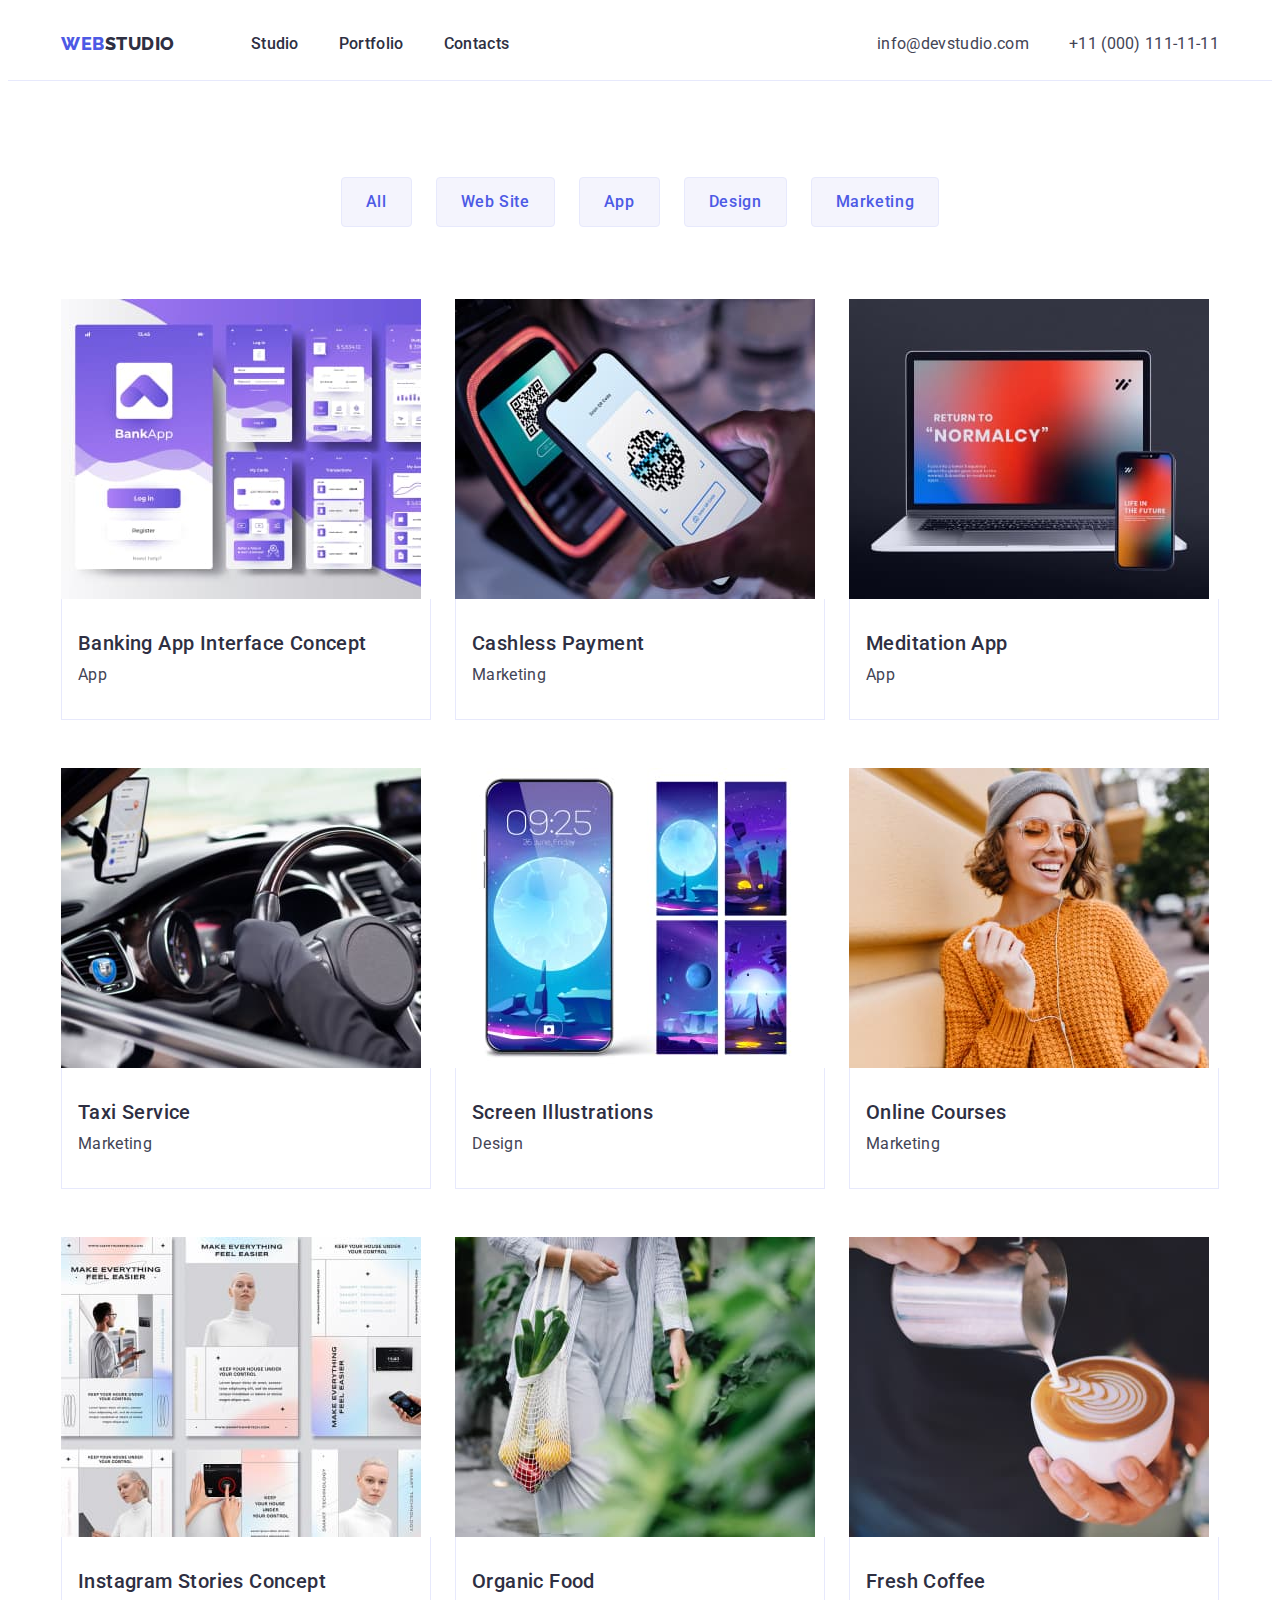
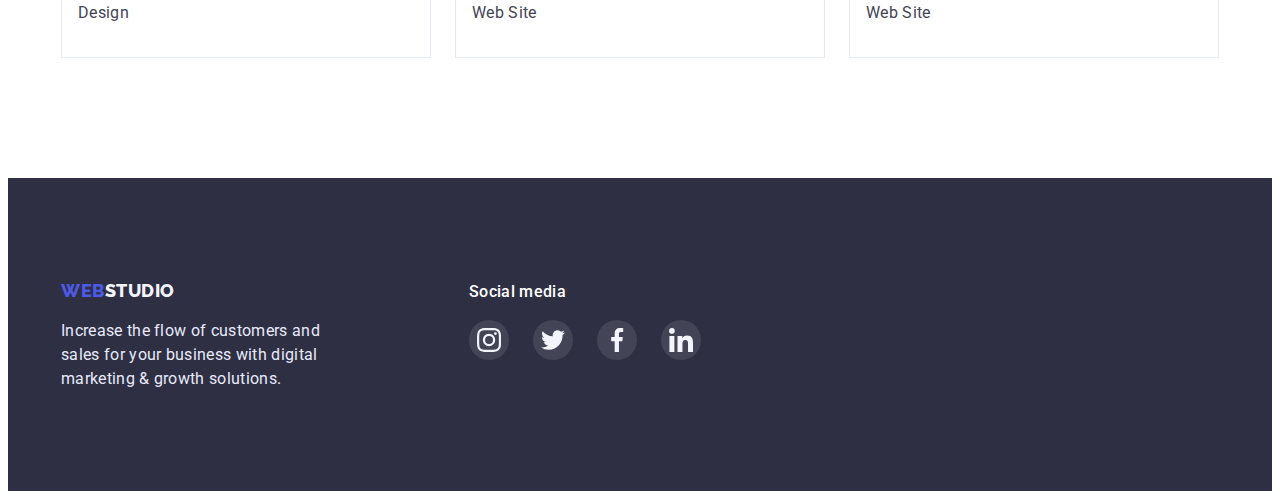
==== portfolio.html @ 671d484b "Initial commit" ====
<!DOCTYPE html>
<html lang="en">
  <head>
    <meta charset="UTF-8" />
    <meta http-equiv="X-UA-Compatible" content="IE=edge" />
    <meta name="viewport" content="width=device-width, initial-scale=1.0" />
    <title>Document</title>
    <link rel="preconnect" href="https://fonts.googleapis.com" />
    <link rel="preconnect" href="https://fonts.gstatic.com" crossorigin />
    <link
      href="https://fonts.googleapis.com/css2?family=Raleway:wght@800&family=Roboto:wght@400;500;700;900&display=swap"
      rel="stylesheet"
    />
    <link
      rel="stylesheet"
      href="https://cdnjs.cloudflare.com/ajax/libs/modern-normalize/1.1.0/modern-normalize.min.css"
      integrity="sha512-wpPYUAdjBVSE4KJnH1VR1HeZfpl1ub8YT/NKx4PuQ5NmX2tKuGu6U/JRp5y+Y8XG2tV+wKQpNHVUX03MfMFn9Q=="
      crossorigin="anonymous"
      referrerpolicy="no-referrer"
    />
    <link rel="stylesheet" href="./css/styles.css" />
  </head>
  <!--Header-->
  <body>
    <header class="top-header">
      <div class="container top-header-container">
        <nav class="page-nav">
          <a class="link logo" href="./index.html"
            >Web<span class="acento">Studio</span></a
          >
          <ul class="menu list">
            <li class="menu-item">
              <a class="menu-link link" href="./index.html">Studio</a>
            </li>
            <li class="menu-item">
              <a class="menu-link link" href="./portfolio.html">Portfolio</a>
            </li>
            <li class="menu-item">
              <a class="menu-link link" href="">Contacts</a>
            </li>
          </ul>
        </nav>
        <address class="addres">
          <ul class="addres-list list">
            <li class="addres-tel">
              <a
                class="addres-contact addres-contact-email link"
                href="mailto:info@devstudio.com"
                >info@devstudio.com</a
              >
            </li>
            <li class="addres-tel">
              <a
                class="addres-contact addres-contact-tel link"
                href="tel:+110001111111"
                >+11 (000) 111-11-11</a
              >
            </li>
          </ul>
        </address>
      </div>
    </header>

    <!--Main-->

    <main>
      <section class="section-portfolio">
        <div class="container container-portfolio">
          <h1 hidden>Portfolio</h1>
          <ul class="button-list list">
            <li class="modal-btn-portfolio">
              <button class="modal-btn" type="button">All</button>
            </li>
            <li class="modal-btn-portfolio">
              <button class="modal-btn" type="button">Web Site</button>
            </li>
            <li class="modal-btn-portfolio">
              <button class="modal-btn" type="button">App</button>
            </li>
            <li class="modal-btn-portfolio">
              <button class="modal-btn" type="button">Design</button>
            </li>
            <li class="modal-btn-portfolio">
              <button class="modal-btn" type="button">Marketing</button>
            </li>
          </ul>
          <ul class="img-list list">
            <li class="img-item">
              <a class="link" href=""
                ><img
                  src="./images/portfolio_1.jpg"
                  alt="interface_banking"
                  width="360"
                />
                <div class="img-container">
                  <h2 class="title-img">Banking App Interface Concept</h2>
                  <p class="text-img">App</p>
                </div>
              </a>
            </li>
            <li class="img-item">
              <a class="link" href=""
                ><img
                  src="./images/portfolio_2.jpg"
                  alt="cashless_payment"
                  width="360"
                />
                <div class="img-container">
                  <h2 class="title-img">Cashless Payment</h2>
                  <p class="text-img">Marketing</p>
                </div>
              </a>
            </li>
            <li class="img-item">
              <a class="link" href=""
                ><img src="./images/portfolio_3.jpg" alt="meditaion_app" />
                <div class="img-container">
                  <h2 class="title-img">Meditation App</h2>
                  <p class="text-img">App</p>
                </div>
              </a>
            </li>
            <li class="img-item">
              <a class="link" href=""
                ><img src="./images/portfolio_4.jpg" alt="taxi_service" />
                <div class="img-container">
                  <h2 class="title-img">Taxi Service</h2>
                  <p class="text-img">Marketing</p>
                </div>
              </a>
            </li>
            <li class="img-item">
              <a class="link" href=""
                ><img
                  src="./images/portfolio_5.jpg"
                  alt="screen_Illustrations"
                />
                <div class="img-container">
                  <h2 class="title-img">Screen Illustrations</h2>
                  <p class="text-img">Design</p>
                </div>
              </a>
            </li>
            <li class="img-item">
              <a class="link" href=""
                ><img src="./images/portfolio_6.jpg" alt="online_courses" />
                <div class="img-container">
                  <h2 class="title-img">Online Courses</h2>
                  <p class="text-img">Marketing</p>
                </div>
              </a>
            </li>
            <li class="img-item">
              <a class="link" href=""
                ><img src="./images/portfolio_7.jpg" alt="instagram_stories" />
                <div class="img-container">
                  <h2 class="title-img">Instagram Stories Concept</h2>
                  <p class="text-img">Design</p>
                </div>
              </a>
            </li>
            <li class="img-item">
              <a class="link" href=""
                ><img src="./images/portfolio_8.jpg" alt="organic_food" />
                <div class="img-container">
                  <h2 class="title-img">Organic Food</h2>
                  <p class="text-img">Web Site</p>
                </div>
              </a>
            </li>
            <li class="img-item">
              <a class="link" href=""
                ><img src="./images/portfolio_9.jpg" alt="fresh_coffee" />
                <div class="img-container">
                  <h2 class="title-img">Fresh Coffee</h2>
                  <p class="text-img">Web Site</p>
                </div>
              </a>
            </li>
          </ul>
        </div>
      </section>
    </main>
    <!--Footer-->
    <footer class="footer">
      <div class="container container-footer footer-list">
        <div class="footer-logo-text footer-logo-icon">
          <a class="link logo-footer" href="./index.html"
            >Web<span class="acento">Studio</span></a
          >
          <p class="text-footer">
            Increase the flow of customers and sales for your business with
            digital marketing & growth solutions.
          </p>
        </div>
        <div class="icon-footer footer-logo-icon">
          <h3 class="footer-social">Social media</h3>
          <ul class="footer-list list">
            <li class="icon-footer-list">
              <a class="icon-footer-link" href="">
                <svg class="icon-footer-logo" width="24" height="24">
                  <use
                    class="icon-footer-svg"
                    href="./images/sprite-svg.svg#instagram"
                  ></use>
                </svg>
              </a>
            </li>
            <li class="icon-footer-list">
              <a class="icon-footer-link" href="">
                <svg class="icon-footer-logo" width="24" height="24">
                  <use
                    class="icon-footer-svg"
                    href="./images/sprite-svg.svg#twitter"
                  ></use>
                </svg>
              </a>
            </li>
            <li class="icon-footer-list">
              <a class="icon-footer-link" href="">
                <svg class="icon-footer-logo" width="24" height="24">
                  <use
                    class="icon-footer-svg"
                    href="./images/sprite-svg.svg#facebook"
                  ></use>
                </svg>
              </a>
            </li>
            <li class="icon-footer-list">
              <a class="icon-footer-link" href="">
                <svg class="icon-footer-logo" width="24" height="24">
                  <use
                    class="icon-footer-svg"
                    href="./images/sprite-svg.svg#linkedin"
                  ></use>
                </svg>
              </a>
            </li>
          </ul>
        </div>
      </div>
    </footer>
  </body>
</html>
---- css/styles.css ----
:root {
  --color-iris: #4d5ae5;
  --color-ocean: #404bbf;
  --color-navy-blue: #2e2f42;
  --color-green: #31d0aa;
  --color-slate: #434455;
  --color-light-slate: #8e8f99;
  --color-cornflower: #e7e9fc;
  --color-cloud: #f4f4fd;
  --color-navy-blue-modal: #2e2f42;
  --color-grey: #2e2f42;
}

.list {
  list-style: none;
}
.link {
  text-decoration: none;
}

h1,
h2,
h3,
h4,
h5,
h6,
p {
  margin-top: 0;
  margin-bottom: 0;
}

ul,
ol {
  margin-top: 0;
  margin-bottom: 0;
  padding-left: 0;
}

img {
  display: block;
  height: auto;
  max-width: 100%;
}

body {
  font-family: "Roboto", sans-serif;
  color: #434455;
}
/*============================CONTAINER STUDIO==============================*/
.container {
  width: 1158px;
  padding-left: 15px;
  padding-right: 15px;
  margin-left: auto;
  margin-right: auto;
}
.top-header {
  padding-top: 24px;
  padding-bottom: 24px;
  border-bottom: 1px solid #e7e9fc;
}

.top-header-container {
  display: flex;
  align-items: center;
}
.logo {
  margin-right: 76px;
}
.page-nav {
  display: flex;
  align-items: center;
}
.menu {
  display: flex;
  align-items: center;
}
.menu-item {
  margin-right: 40px;
}
.menu-item:last-child {
  margin-right: 0;
}
.addres {
  margin-left: auto;
}
.addres-list {
  display: flex;
  align-items: center;
}
.addres-tel {
  margin-right: 40px;
}
.addres-tel:last-child {
  margin-right: 0;
}
.section-hero {
  padding-top: 188px;
  padding-bottom: 188px;
}
.hero {
  max-width: 496px;
  margin-bottom: 48px;
}
.container-hero {
  display: flex;
  align-items: center;
  flex-direction: column;
  flex-wrap: wrap;
}
.section-features {
  padding-top: 120px;
  padding-bottom: 120px;
}
.container-features {
  display: flex;
}
.features-list {
  display: flex;
  align-items: center;
}
.features-item {
  width: 264px;
}
.features-item:not(:last-child) {
  margin-right: 24px;
}
.titel-features {
  margin-bottom: 8px;
}
.section-device {
  padding-bottom: 120px;
}
.titel-device {
  align-items: center;
  margin-bottom: 72px;
}
.device-list {
  display: flex;
}
.device-item:not(:last-child) {
  margin-right: 24px;
}
.section-people {
  padding-top: 120px;
  padding-bottom: 120px;
}
.people-titel {
  margin-bottom: 72px;
}
.people-list {
  display: flex;
  align-items: center;
  gap: 24px;
}
.people-container {
  text-align: center;
  padding-top: 32px;
  padding-bottom: 32px;
  padding-left: 16px;
  padding-right: 16px;
}
.people-subtitle {
  margin-bottom: 8px;
}

/*====================================CONTAINER PORTFOLIO==================*/
.section-portfolio {
  padding-top: 96px;
  padding-bottom: 120px;
}
.button-list {
  display: flex;
  justify-content: center;
  flex-direction: row;
  align-items: center;
  padding: 0;
  margin: 0;
  margin-bottom: 72px;
}
.modal-btn {
  margin: 0;
  padding: 0;
  padding: 12px 24px;
}
.modal-btn-portfolio {
  margin-right: 24px;
}
.modal-btn-portfolio:last-child {
  margin-right: 0;
}

.img-list {
  display: flex;
  flex-wrap: wrap;
  gap: 24px;
  row-gap: 48px;
  column-gap: 24px;
}
.title-img {
  margin-bottom: 8px;
}
.img-item {
  width: calc((100% - 48px) / 3);
}
.img-container {
  padding-top: 32px;
  padding-bottom: 32px;
  padding-left: 16px;
  border-right: 1px solid #e7e9fc;
  border-bottom: 1px solid #e7e9fc;
  border-left: 1px solid #e7e9fc;
}

/*===============================Header==============================*/

.top-header .logo {
  font-family: "Raleway", sans-serif;
  font-weight: 800;
  font-size: 18px;
  line-height: 1.17;
  display: flex;
  align-items: center;
  letter-spacing: 0.03em;
  text-transform: uppercase;
  color: #4d5ae5;
}
.acento {
  font-family: "Raleway", sans-serif;
  font-weight: 800;
  font-size: 18px;
  line-height: 1.17;
  display: flex;
  align-items: center;
  letter-spacing: 0.03em;
  text-transform: uppercase;
  color: #2e2f42;
}
.link .logo {
  text-decoration: none;
}
.menu-link {
  font-weight: 500;
  font-size: 16px;
  line-height: 1.5;
  letter-spacing: 0.02em;
  color: #2e2f42;
}
.menu-link:hover,
.menu-link:active,
.menu-link:focus {
  color: #404bbf;
}
.addres {
  font-style: normal;
}
.addres-contact {
  font-style: normal;
  font-weight: 400;
  font-size: 16px;
  line-height: 1.5;
  letter-spacing: 0.02em;
  color: #434455;
}
.addres-contact:hover,
.addres-contact:focus {
  color: #404bbf;
}

/*==============================================Main==================================*/
/*======================STUDIO=========================*/
.section-hero {
  background: #2e2f42;
}
.hero-bg-image {
  max-width: 1440px;
  margin-left: auto;
  margin-right: auto;
  background-image: linear-gradient(
      rgba(46, 47, 66, 0.7),
      rgba(46, 47, 66, 0.7)
    ),
    url(../images/hero-bg.jpg);
  background-repeat: no-repeat;
  background-position: center;
  background-size: cover;
}
.hero {
  font-weight: 700;
  font-size: 56px;
  line-height: 1.07;
  letter-spacing: 0.02em;
  text-align: center;
  color: #ffffff;
}
.modal-btn-hero {
  font-family: "Roboto", sans-serif;
  font-weight: 500;
  font-size: 16px;
  line-height: 1.5;
  letter-spacing: 0.04em;
  color: #ffffff;
  cursor: pointer;
  background: #4d5ae5;
  border-radius: 4px;
  padding: 16px 32px;
}
.modal-btn-hero:hover,
.modal-btn-hero:focus {
  background: #404bbf;
}
.icon-features {
  display: flex;
  align-items: center;
  justify-content: center;
  background-color: #f4f4fd;
  border-radius: 4px;
  width: 264px;
  height: 112px;
  margin-bottom: 8px;
}

.icon-features-list {
  padding: 100px 24px;
}
.titel-features {
  font-weight: 500;
  font-size: 20px;
  line-height: 1.2;
  letter-spacing: 0.02em;
  color: #2e2f42;
}
.text-features {
  font-size: 16px;
  line-height: 1.5;
  letter-spacing: 0.02em;
  color: #434455;
}

.titel-device {
  font-weight: 700;
  font-size: 36px;
  line-height: 1.11;
  letter-spacing: 0.02em;
  text-align: center;
  text-transform: capitalize;
  color: #2e2f42;
}
.section-people {
  background: #f4f4fd;
}
.people-titel {
  font-weight: 700;
  font-size: 36px;
  line-height: 1.11;
  letter-spacing: 0.02em;
  text-align: center;
  text-transform: capitalize;
  color: #2e2f42;
}
.people-item {
  background: #ffffff;
  box-shadow: 0px 1px 6px rgba(46, 47, 66, 0.08),
    0px 1px 1px rgba(46, 47, 66, 0.16), 0px 2px 1px rgba(46, 47, 66, 0.08);
  border-radius: 0px 0px 4px 4px;
}
.people-subtitle {
  font-weight: 500;
  font-size: 20px;
  line-height: 1.2;
  letter-spacing: 0.02em;
  color: #2e2f42;
}
.text-people {
  font-size: 16px;
  line-height: 1.5;
  letter-spacing: 0.02em;
  color: #434455;
  margin-bottom: 8px;
}
.icon-people {
  display: flex;
  justify-content: center;
  gap: 24px;
}
.icon-people-link {
  display: flex;
  justify-content: center;
  align-items: center;
  width: 40px;
  height: 40px;
  border-radius: 50%;
  background: #4d5ae5;
}

.icon-people-link:hover,
.icon-people-link:focus {
  background-color: #404bbf;
}
.icon-people-social {
  fill: #f4f4fd;
}
.icon-people-link:hover .icon-people-social,
.icon-people-link:focus .icon-people-social {
  fill: #f4f4fd;
}

.section-customers {
  padding-top: 120px;
  padding-bottom: 120px;
}
.section-customers-list {
  display: flex;
  justify-content: center;
  align-items: center;
  gap: 24px;
}

.container-customers-list {
  width: 168px;
  height: 88px;
  padding: 16px 32px;
  border: 1px solid #8e8f99;
  border-radius: 4px;
}

.container-customers-list:hover,
.container-customers-list:focus {
  border: 1px solid #404bbf;
  border-radius: 4px;
}
.icon-customers-list {
  fill: #8e8f99;
}
.icon-customers-list:hover,
.icon-customers-list:focus {
  fill: #404bbf;
}

.container-customers-list:hover .icon-customers-list,
.container-customers-list:focus .icon-customers-list {
  fill: #404bbf;
}
.customers {
  font-weight: 700;
  font-size: 36px;
  line-height: 1.11;
  text-align: center;
  letter-spacing: 0.02em;
  text-transform: capitalize;
  color: #2e2f42;
  margin-bottom: 72px;
}

/*====================PORTFOLIO=================*/

.modal-btn {
  cursor: pointer;
}
.modal-btn {
  font-family: "Roboto", sans-serif;
  font-weight: 500;
  font-size: 16px;
  line-height: 1.5;
  letter-spacing: 0.04em;
  color: #4d5ae5;
  background: #f4f4fd;
  border: 1px solid #e7e9fc;
  border-radius: 4px;
}
.modal-btn-portfolio:hover,
.modal-btn-portfolio:focus {
  box-shadow: 0px 3px 1px rgba(0, 0, 0, 0.1), 0px 2px 1px rgba(0, 0, 0, 0.08),
    0px 2px 2px rgba(0, 0, 0, 0.12);
  border-radius: 4px;
}

.modal-btn:hover,
.modal-btn:focus {
  background: #404bbf;
  color: #ffffff;
}
.img-item:hover {
  box-shadow: 0px 1px 6px rgba(46, 47, 66, 0.08),
    0px 1px 1px rgba(46, 47, 66, 0.16), 0px 2px 1px rgba(46, 47, 66, 0.08);
}

.title-img {
  font-weight: 500;
  font-size: 20px;
  line-height: 1.2;
  letter-spacing: 0.02em;
  color: #2e2f42;
}
.text-img {
  font-size: 16px;
  line-height: 1.5;
  letter-spacing: 0.02em;
  color: #434455;
}
/*============================FOOTER==========================*/

.footer {
  background: #2e2f42;
}
.footer .acento {
  font-family: "Raleway", sans-serif;
  font-style: normal;
  font-weight: 800;
  font-size: 18px;
  line-height: 1.17;
  display: flex;
  align-items: center;
  letter-spacing: 0.03em;
  text-transform: uppercase;
  color: #f4f4fd;
}
.logo-footer {
  font-family: "Raleway", sans-serif;
  font-style: normal;
  font-weight: 800;
  font-size: 18px;
  line-height: 1.17;
  display: flex;
  align-items: center;
  letter-spacing: 0.03em;
  text-transform: uppercase;
  color: #4d5ae5;
}

.text-footer {
  font-size: 16px;
  line-height: 1.5;
  letter-spacing: 0.02em;
  color: #e7e9fc;
}
.footer {
  padding-top: 102px;
  padding-bottom: 100px;
}
.footer-logo-text {
  display: flex;
  flex-wrap: wrap;
  justify-content: start;
  max-width: 264px;
  margin-right: 120px;
}
.logo-footer {
  margin-bottom: 18px;
}
.footer-list {
  display: flex;
}
.icon-footer {
  width: 208px;
  height: 80px;
  justify-content: center;
  align-items: center;
  flex-wrap: wrap;
}
.footer-social {
  font-weight: 500;
  font-size: 16px;
  line-height: 1.5;
  letter-spacing: 0.02em;
  color: #ffffff;
  margin-bottom: 16px;
}
.footer-list {
  display: flex;
  gap: 24px;
}
.icon-footer-link {
  display: flex;
  justify-content: center;
  align-items: center;
  width: 40px;
  height: 40px;
  border-radius: 50%;
  background-color: rgba(255, 255, 255, 0.1);
}
.icon-footer-svg {
  fill: #f4f4fd;
}
.icon-footer-link:hover,
.icon-footer-link:focus {
  background-color: #31d0aa;
}
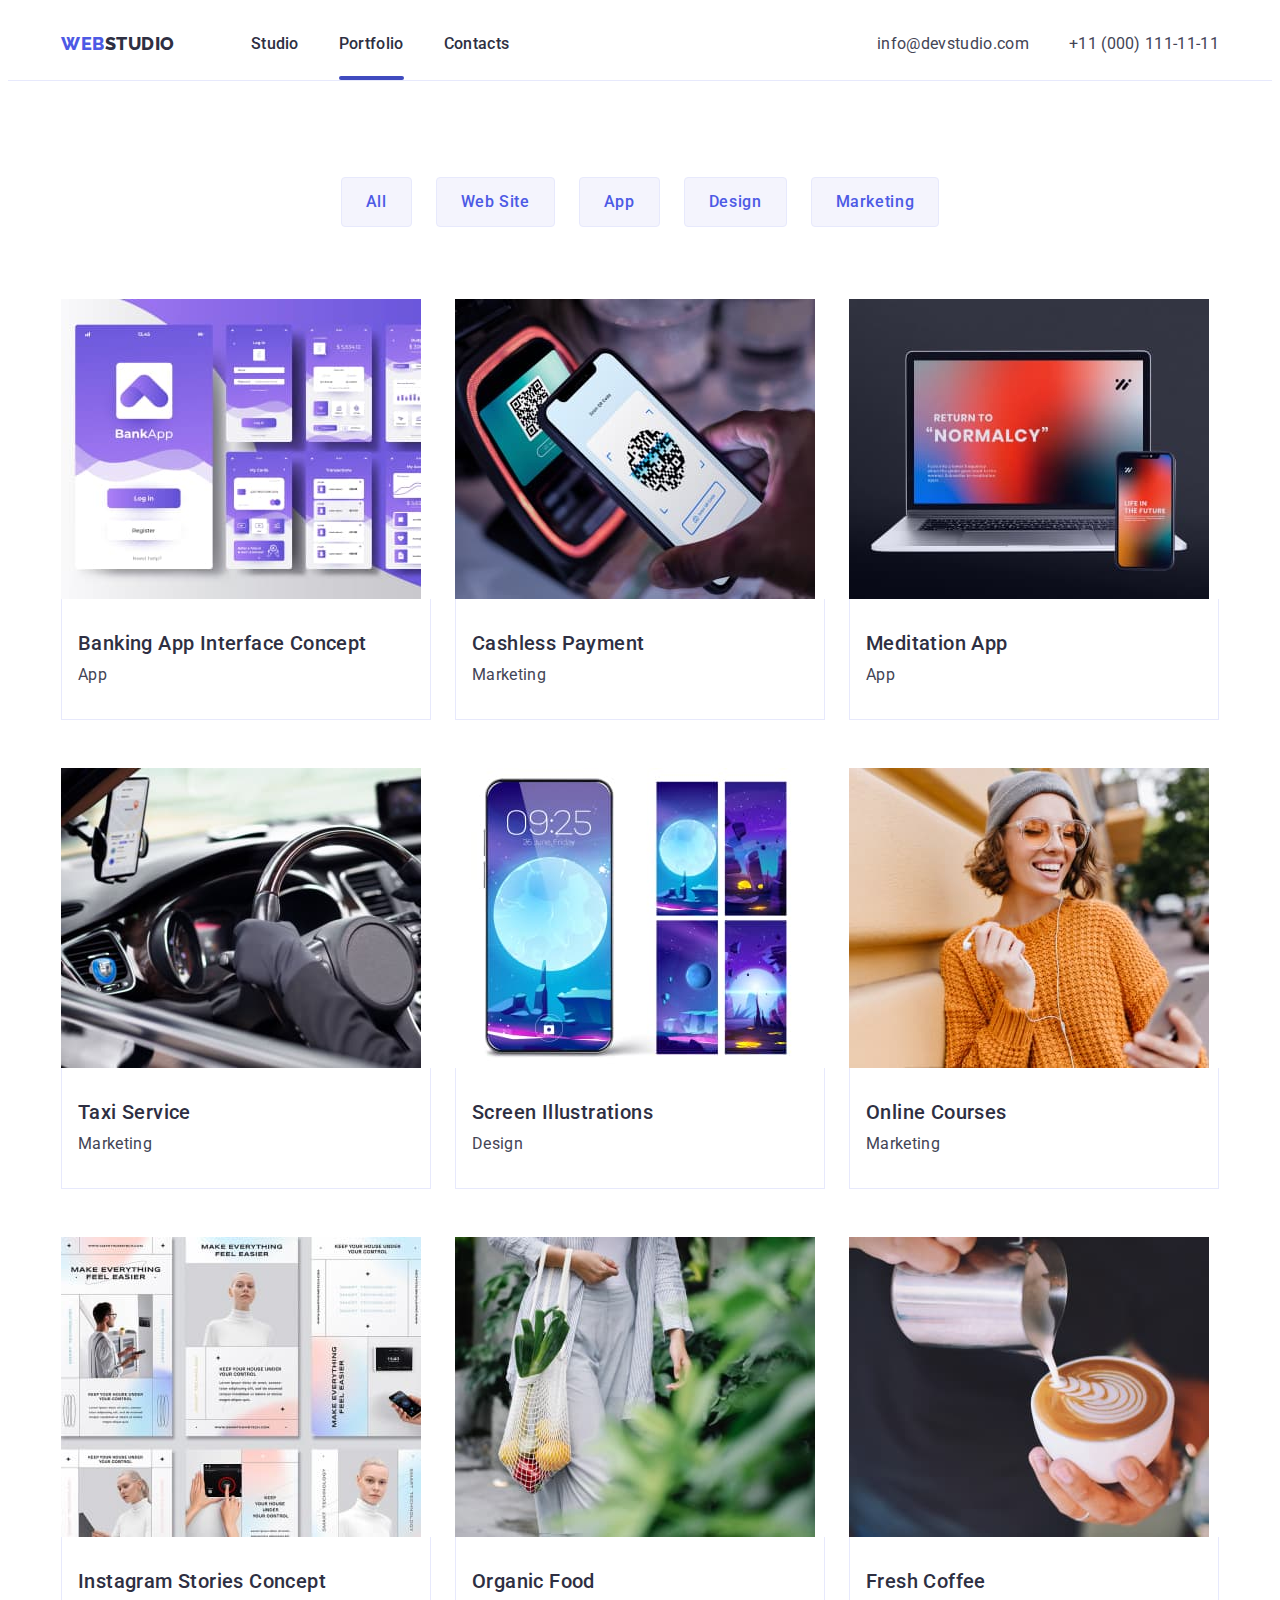
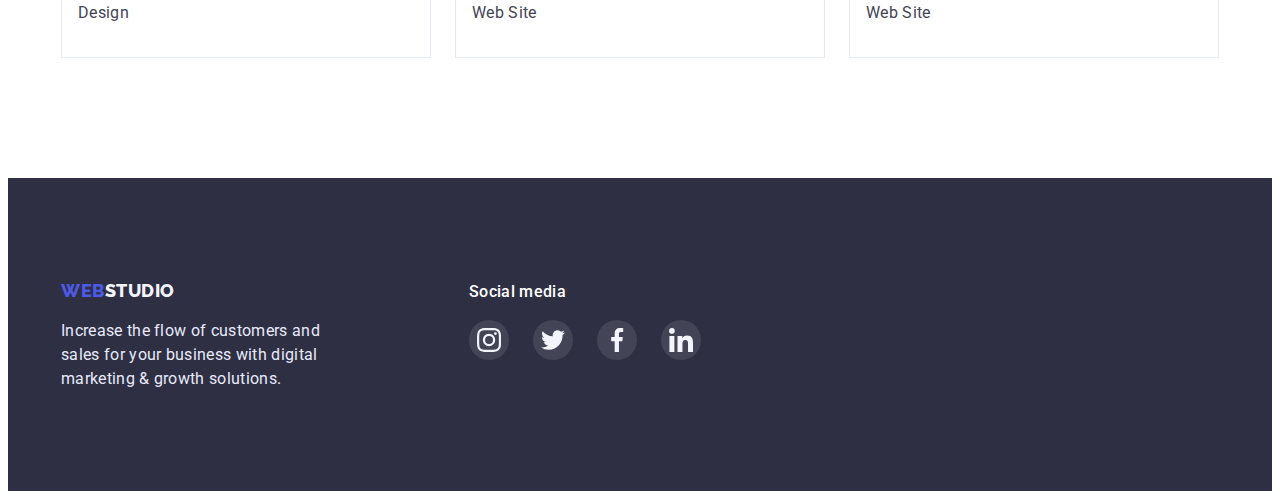
==== commit 0f18c442: "creat" ====
--- a/portfolio.html
+++ b/portfolio.html
@@ -33,7 +33,11 @@
               <a class="menu-link link" href="./index.html">Studio</a>
             </li>
             <li class="menu-item">
-              <a class="menu-link link" href="./portfolio.html">Portfolio</a>
+              <a
+                class="menu-link menu-link-portfolio link"
+                href="./portfolio.html"
+                >Portfolio</a
+              >
             </li>
             <li class="menu-item">
               <a class="menu-link link" href="">Contacts</a>
@@ -86,12 +90,16 @@
           </ul>
           <ul class="img-list list">
             <li class="img-item">
-              <a class="link" href=""
-                ><img
-                  src="./images/portfolio_1.jpg"
-                  alt="interface_banking"
-                  width="360"
-                />
+              <a class="link img-link" href="">
+                <div class="img-overlay">
+                  <img
+                    src="./images/portfolio_1.jpg"
+                    alt="interface_banking"
+                    width="360"
+                  />
+                  <p class="overlay"></p>
+                </div>
+
                 <div class="img-container">
                   <h2 class="title-img">Banking App Interface Concept</h2>
                   <p class="text-img">App</p>
@@ -99,12 +107,16 @@
               </a>
             </li>
             <li class="img-item">
-              <a class="link" href=""
-                ><img
-                  src="./images/portfolio_2.jpg"
-                  alt="cashless_payment"
-                  width="360"
-                />
+              <a class="link img-link" href=""
+                ><div class="img-overlay">
+                  <img
+                    src="./images/portfolio_2.jpg"
+                    alt="cashless_payment"
+                    width="360"
+                  />
+                  <p class="overlay"></p>
+                </div>
+
                 <div class="img-container">
                   <h2 class="title-img">Cashless Payment</h2>
                   <p class="text-img">Marketing</p>
@@ -112,8 +124,12 @@
               </a>
             </li>
             <li class="img-item">
-              <a class="link" href=""
-                ><img src="./images/portfolio_3.jpg" alt="meditaion_app" />
+              <a class="link img-link" href=""
+                ><div class="img-overlay">
+                  <img src="./images/portfolio_3.jpg" alt="meditaion_app" />
+                  <p class="overlay"></p>
+                </div>
+
                 <div class="img-container">
                   <h2 class="title-img">Meditation App</h2>
                   <p class="text-img">App</p>
@@ -121,8 +137,12 @@
               </a>
             </li>
             <li class="img-item">
-              <a class="link" href=""
-                ><img src="./images/portfolio_4.jpg" alt="taxi_service" />
+              <a class="link img-link" href=""
+                ><div class="img-overlay">
+                  <img src="./images/portfolio_4.jpg" alt="taxi_service" />
+                  <p class="overlay"></p>
+                </div>
+
                 <div class="img-container">
                   <h2 class="title-img">Taxi Service</h2>
                   <p class="text-img">Marketing</p>
@@ -130,11 +150,15 @@
               </a>
             </li>
             <li class="img-item">
-              <a class="link" href=""
-                ><img
-                  src="./images/portfolio_5.jpg"
-                  alt="screen_Illustrations"
-                />
+              <a class="link img-link" href=""
+                ><div class="img-overlay">
+                  <img
+                    src="./images/portfolio_5.jpg"
+                    alt="screen_Illustrations"
+                  />
+                  <p class="overlay"></p>
+                </div>
+
                 <div class="img-container">
                   <h2 class="title-img">Screen Illustrations</h2>
                   <p class="text-img">Design</p>
@@ -142,8 +166,12 @@
               </a>
             </li>
             <li class="img-item">
-              <a class="link" href=""
-                ><img src="./images/portfolio_6.jpg" alt="online_courses" />
+              <a class="link img-link" href=""
+                ><div class="img-overlay">
+                  <img src="./images/portfolio_6.jpg" alt="online_courses" />
+                  <p class="overlay"></p>
+                </div>
+
                 <div class="img-container">
                   <h2 class="title-img">Online Courses</h2>
                   <p class="text-img">Marketing</p>
@@ -151,8 +179,12 @@
               </a>
             </li>
             <li class="img-item">
-              <a class="link" href=""
-                ><img src="./images/portfolio_7.jpg" alt="instagram_stories" />
+              <a class="link img-link" href=""
+                ><div class="img-overlay">
+                  <img src="./images/portfolio_7.jpg" alt="instagram_stories" />
+                  <p class="overlay"></p>
+                </div>
+
                 <div class="img-container">
                   <h2 class="title-img">Instagram Stories Concept</h2>
                   <p class="text-img">Design</p>
@@ -160,8 +192,12 @@
               </a>
             </li>
             <li class="img-item">
-              <a class="link" href=""
-                ><img src="./images/portfolio_8.jpg" alt="organic_food" />
+              <a class="link img-link" href=""
+                ><div class="img-overlay">
+                  <img src="./images/portfolio_8.jpg" alt="organic_food" />
+                  <p class="overlay"></p>
+                </div>
+
                 <div class="img-container">
                   <h2 class="title-img">Organic Food</h2>
                   <p class="text-img">Web Site</p>
@@ -169,8 +205,12 @@
               </a>
             </li>
             <li class="img-item">
-              <a class="link" href=""
-                ><img src="./images/portfolio_9.jpg" alt="fresh_coffee" />
+              <a class="link img-link" href=""
+                ><div class="img-overlay">
+                  <img src="./images/portfolio_9.jpg" alt="fresh_coffee" />
+                  <p class="overlay"></p>
+                </div>
+
                 <div class="img-container">
                   <h2 class="title-img">Fresh Coffee</h2>
                   <p class="text-img">Web Site</p>
--- a/css/styles.css
+++ b/css/styles.css
@@ -245,12 +245,34 @@
   line-height: 1.5;
   letter-spacing: 0.02em;
   color: #2e2f42;
+  transition: color 250ms cubic-bezier(0.4, 0, 0.2, 1);
+  position: relative;
 }
 .menu-link:hover,
 .menu-link:active,
 .menu-link:focus {
   color: #404bbf;
 }
+.menu-link-studio::after {
+  content: "";
+  width: 100%;
+  height: 4px;
+  display: block;
+  background-color: rgba(64, 75, 191, 1);
+  position: absolute;
+  border-radius: 2px;
+  margin-top: 20px;
+}
+.menu-link-portfolio::after {
+  content: "";
+  width: 100%;
+  height: 4px;
+  display: block;
+  background-color: rgba(64, 75, 191, 1);
+  position: absolute;
+  border-radius: 2px;
+  margin-top: 20px;
+}
 .addres {
   font-style: normal;
 }
@@ -261,6 +283,7 @@
   line-height: 1.5;
   letter-spacing: 0.02em;
   color: #434455;
+  transition: color 250ms cubic-bezier(0.4, 0, 0.2, 1);
 }
 .addres-contact:hover,
 .addres-contact:focus {
@@ -304,6 +327,7 @@
   background: #4d5ae5;
   border-radius: 4px;
   padding: 16px 32px;
+  transition: background 250ms cubic-bezier(0.4, 0, 0.2, 1);
 }
 .modal-btn-hero:hover,
 .modal-btn-hero:focus {
@@ -391,6 +415,7 @@
   height: 40px;
   border-radius: 50%;
   background: #4d5ae5;
+  transition: background-color 250ms cubic-bezier(0.4, 0, 0.2, 1);
 }
 
 .icon-people-link:hover,
@@ -399,6 +424,7 @@
 }
 .icon-people-social {
   fill: #f4f4fd;
+  transition: fill 250ms cubic-bezier(0.4, 0, 0.2, 1);
 }
 .icon-people-link:hover .icon-people-social,
 .icon-people-link:focus .icon-people-social {
@@ -422,6 +448,8 @@
   padding: 16px 32px;
   border: 1px solid #8e8f99;
   border-radius: 4px;
+  transition: border 250ms cubic-bezier(0.4, 0, 0.2, 1),
+    border-radius 250ms cubic-bezier(0.4, 0, 0.2, 1);
 }
 
 .container-customers-list:hover,
@@ -431,6 +459,7 @@
 }
 .icon-customers-list {
   fill: #8e8f99;
+  transition: fill 250ms cubic-bezier(0.4, 0, 0.2, 1);
 }
 .icon-customers-list:hover,
 .icon-customers-list:focus {
@@ -467,6 +496,18 @@
   background: #f4f4fd;
   border: 1px solid #e7e9fc;
   border-radius: 4px;
+  transition: background 250ms cubic-bezier(0.4, 0, 0.2, 1),
+    color 250ms cubic-bezier(0.4, 0, 0.2, 1);
+}
+.modal-btn:hover,
+.modal-btn:focus {
+  background: #404bbf;
+  color: #ffffff;
+}
+
+.modal-btn-portfolio {
+  transition: box-shadow 250ms cubic-bezier(0.4, 0, 0.2, 1),
+    border-radius 250ms cubic-bezier(0.4, 0, 0.2, 1);
 }
 .modal-btn-portfolio:hover,
 .modal-btn-portfolio:focus {
@@ -474,17 +515,34 @@
     0px 2px 2px rgba(0, 0, 0, 0.12);
   border-radius: 4px;
 }
-
-.modal-btn:hover,
-.modal-btn:focus {
-  background: #404bbf;
-  color: #ffffff;
-}
+.img-item {
+  transition: box-shadow 250ms cubic-bezier(0.4, 0, 0.2, 1);
+}
+
 .img-item:hover {
   box-shadow: 0px 1px 6px rgba(46, 47, 66, 0.08),
     0px 1px 1px rgba(46, 47, 66, 0.16), 0px 2px 1px rgba(46, 47, 66, 0.08);
 }
 
+.img-overlay {
+  position: relative;
+  overflow: hidden;
+}
+.overlay {
+  width: 100%;
+  height: 100%;
+  left: 0;
+  top: 0;
+  position: absolute;
+  padding: 20px 10px;
+  background-color: rgba(77, 90, 229, 1);
+  transform: translate(0, 100%);
+  transition: transform 250ms cubic-bezier(0.4, 0, 0.2, 1);
+}
+.img-link:hover .overlay,
+.img-link:focus .overlay {
+  transform: translate(0, 0);
+}
 .title-img {
   font-weight: 500;
   font-size: 20px;
@@ -578,6 +636,7 @@
   height: 40px;
   border-radius: 50%;
   background-color: rgba(255, 255, 255, 0.1);
+  transition: background-color 250ms cubic-bezier(0.4, 0, 0.2, 1);
 }
 .icon-footer-svg {
   fill: #f4f4fd;
@@ -586,3 +645,45 @@
 .icon-footer-link:focus {
   background-color: #31d0aa;
 }
+/*===========================MODAL WINDOW========================*/
+.backdrop {
+  position: fixed;
+  z-index: 100;
+  top: 0;
+  left: 0;
+  width: 100%;
+  height: 100%;
+  background-color: rgba(0, 0, 0, 0.1);
+  transition: opacity 250ms cubic-bezier(0.4, 0, 0.2, 1),
+    visibility 250ms cubic-bezier(0.4, 0, 0.2, 1);
+}
+.backdrop.is-hidden {
+  opacity: 0;
+  visibility: hidden;
+  pointer-events: none;
+}
+.modal {
+  position: absolute;
+  top: 50%;
+  left: 50%;
+  transform: translate(-50%, -50%);
+  width: 408px;
+  height: 576px;
+  background: rgba(252, 252, 252, 1);
+}
+.modal-close-btn {
+  position: absolute;
+  top: 24px;
+  right: 24px;
+  display: flex;
+  justify-content: center;
+  align-items: center;
+  width: 24px;
+  height: 24px;
+  border-radius: 50%;
+  background-color: transparent;
+  border: rgba(0, 0, 0, 0.1);
+  padding: 0;
+  background-color: rgba(231, 233, 252, 1);
+}
+/*===========================MODAL WINDOW========================*/
